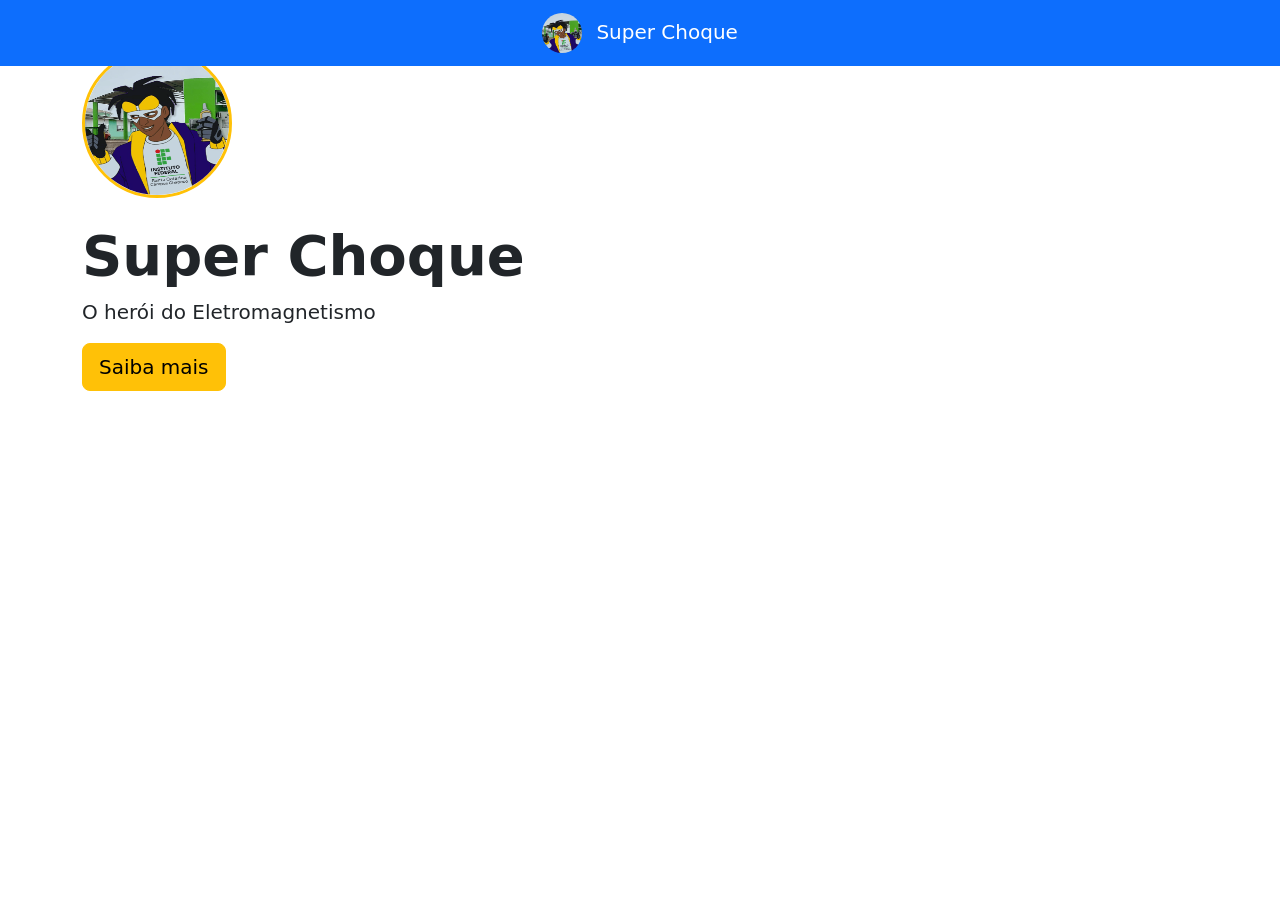
==== site_super_shock/index.html @ ff0d570c "au" ====
<!doctype html>
<html lang="en">
  <head>
    <meta charset="utf-8">
    <meta name="viewport" content="width=device-width, initial-scale=1">
    <title>Super Choque</title>
    <link href="https://cdn.jsdelivr.net/npm/bootstrap@5.3.8/dist/css/bootstrap.min.css" rel="stylesheet" integrity="sha384-sRIl4kxILFvY47J16cr9ZwB07vP4J8+LH7qKQnuqkuIAvNWLzeN8tE5YBujZqJLB" crossorigin="anonymous">
    <link rel="stylesheet" href="style.css">
  </head>
  <body>
    <!--Menu de navegação-->

    <nav class="navbar navbar-dark bg-primary fixed-top">
        <div class="container">
            <a class="navbar-brand mx-auto" href="#">
                <img src="img/icone_tela_principal.png" 
                width="40"
                height="40"
                alt="super choque"
                class="rounded-circle me-2"
                />
                Super Choque
            </a>
        </div>
    </nav>


    <!--Seção Principal-->
    <header id="inicio" class="hero-section text center text white py-5">
         <div class="container">
            <img class="hero-image rounded-circle mb-4"
            src="img/icone_tela_principal.png" alt="super choque"/>
            <h1 class="display-4 fw-bold">Super Choque</h1>
            <p class="lead">O herói do Eletromagnetismo</p>
            <a href="#" class="btn btn-warning btn-lg">Saiba mais</a>
         </div>
    </header>




    <!--Hisória do desenho-->


    <!--História do personagem-->


    <!--Curiosidade-->


    <!--Poderes-->

    <script src="https://cdn.jsdelivr.net/npm/bootstrap@5.3.8/dist/js/bootstrap.bundle.min.js" integrity="sha384-FKyoEForCGlyvwx9Hj09JcYn3nv7wiPVlz7YYwJrWVcXK/BmnVDxM+D2scQbITxI" crossorigin="anonymous"></script>
  </body>
</html>
---- site_super_shock/style.css ----
:root{
    --azul-escuro: #020115;
    --amarelo: #ffc107;
}
.hero-image{
    width: 150px;
    height: 150px;
    border: 3px solid var(--amarelo);
}
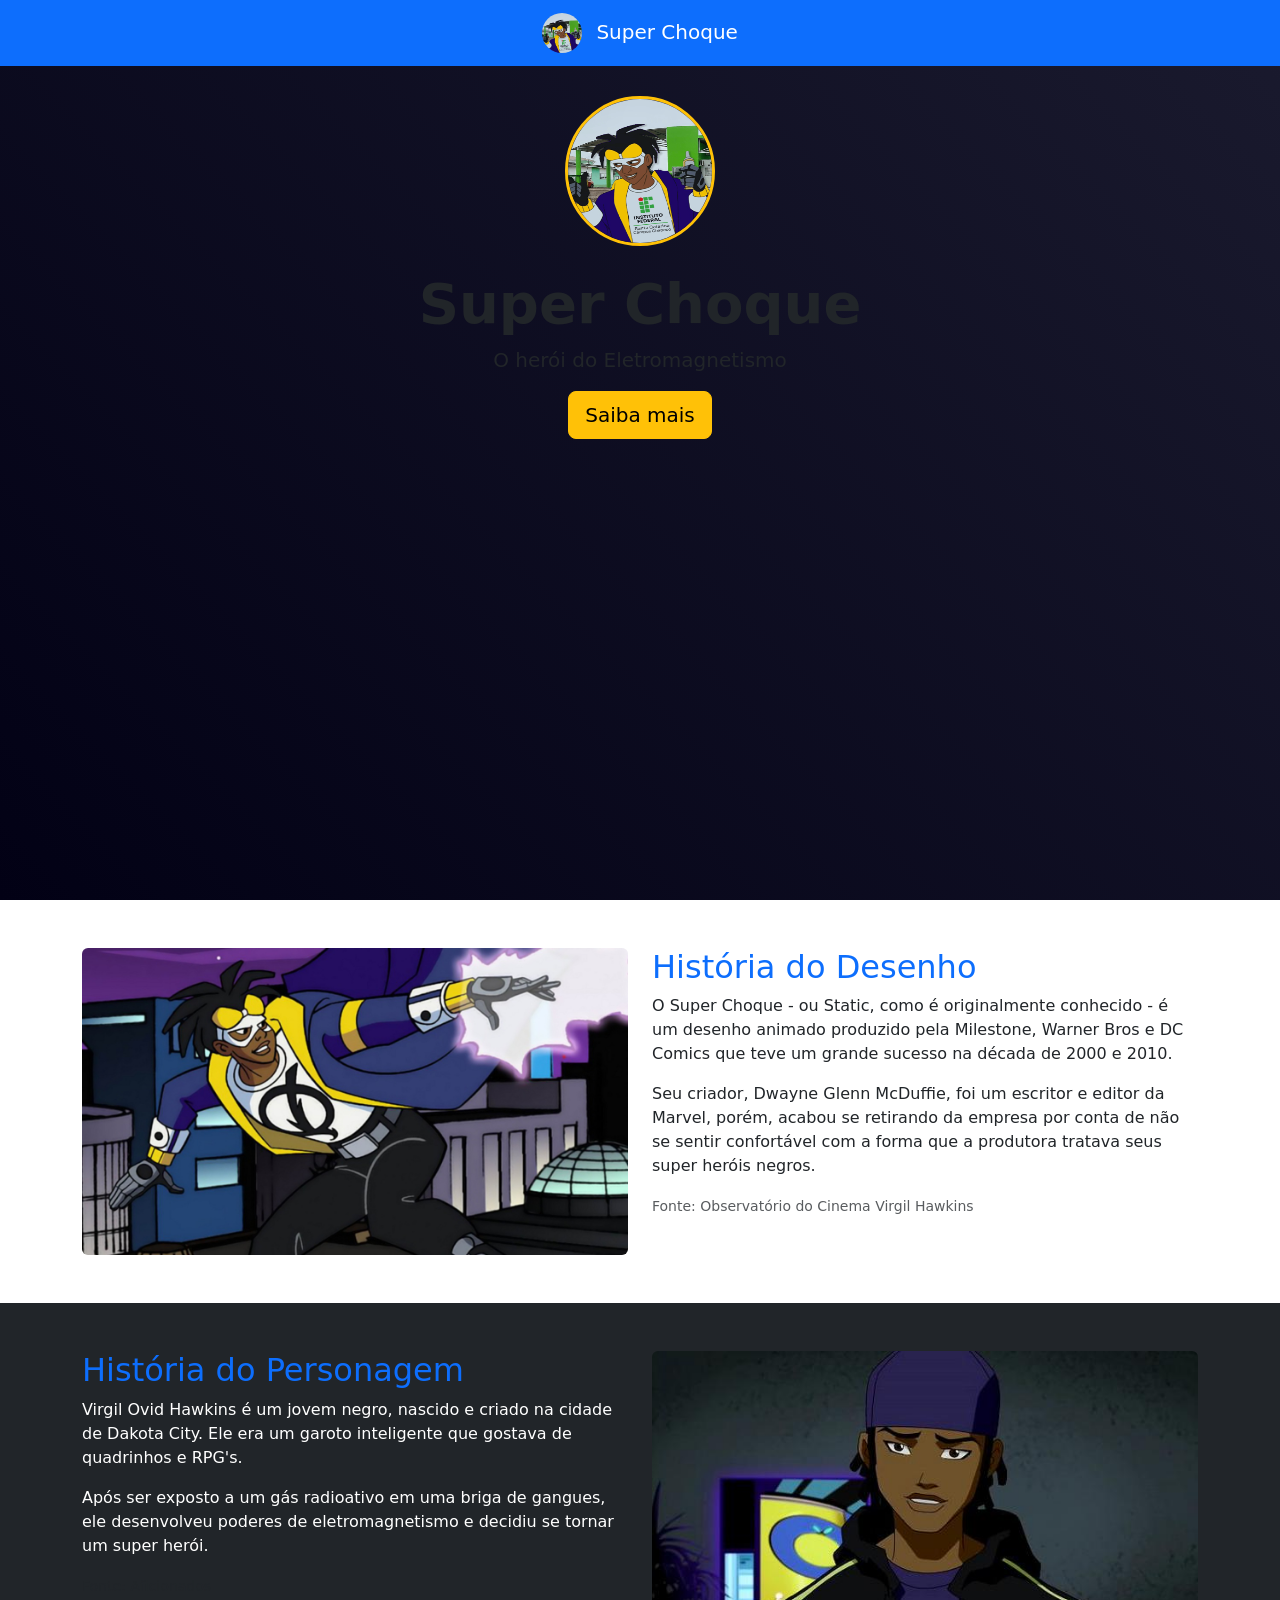
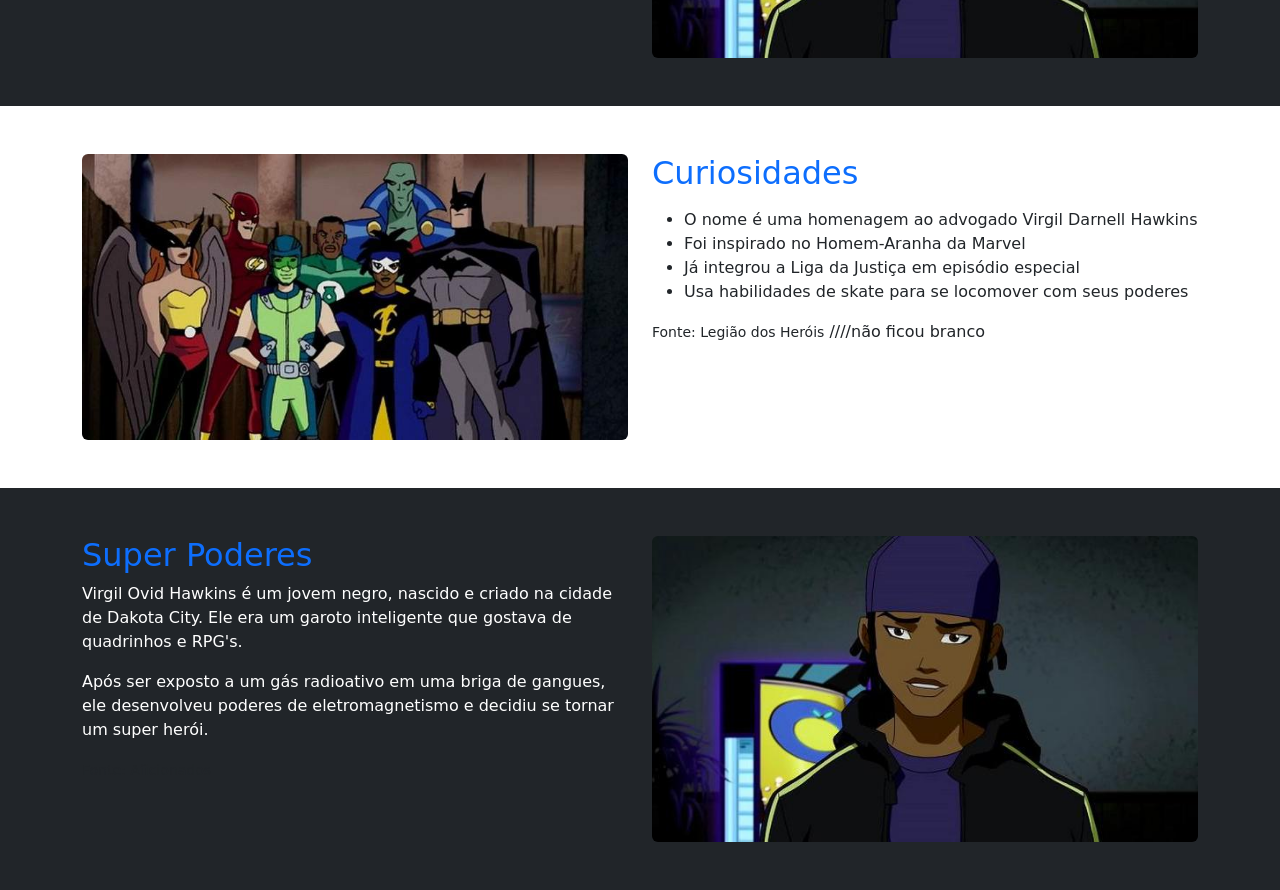
==== commit 18be98ce: "cs" ====
--- a/site_super_shock/index.html
+++ b/site_super_shock/index.html
@@ -26,8 +26,8 @@
 
 
     <!--Seção Principal-->
-    <header id="inicio" class="hero-section text center text white py-5">
-         <div class="container">
+    <header id="inicio" class="hero-section text-center text white py-5">
+         <div class="container mt-5">
             <img class="hero-image rounded-circle mb-4"
             src="img/icone_tela_principal.png" alt="super choque"/>
             <h1 class="display-4 fw-bold">Super Choque</h1>
@@ -40,16 +40,126 @@
 
 
     <!--Hisória do desenho-->
+    <main>
+        <section id="historia" class="py-5">
+            <div class="container">
+                <div class="row">
+                    <div class="col-6">
+                        <img  class="img-fluid rounded"
+                        src="img/historia.jpg" 
+                        alt="hitoria super choque"/>
+                        
+                    </div>
+                    <div class="col-6">
+                        <h2 class="text-primary">História do Desenho</h2>
+                        <p>O Super Choque - ou Static, como é originalmente conhecido - é um desenho animado produzido pela Milestone, Warner Bros e DC Comics que teve um grande sucesso na década de 2000 e 2010.</p>
+
+                        <p>Seu criador, Dwayne Glenn McDuffie, foi um escritor e editor da Marvel, porém, acabou se retirando da empresa por conta de não se sentir confortável com a forma que a produtora tratava seus super heróis negros.</p>   
+                        
+                        <p class="text-muted"> 
+                            <small>Fonte: Observatório do Cinema Virgil Hawkins</small>
+                        </p>
+
+                    </div>
+                </div>
+            </div>
+        </section>
 
 
     <!--História do personagem-->
+    <section class="bg-dark text-white py-5">
+        <div class="container">
+            <div class="row">
+                <div class="col-6">
+                    <h2 class="text-primary">História do Personagem</h2>
+                        <p>Virgil Ovid Hawkins é um jovem negro, nascido e criado na cidade de Dakota City. Ele era um garoto inteligente que gostava de quadrinhos e RPG's.</p>
+
+                        <p>Após ser exposto a um gás radioativo em uma briga de gangues, ele desenvolveu poderes de eletromagnetismo e decidiu se tornar um super herói.</p>   
+                        
+                        <p class="text-muted"> 
+                            <small>Fonte: Aficionados</small>
+                        </p>
+
+                </div>
+
+                <div class="col-6">
+                    <img  class="img-fluid rounded"
+                        src="img/historia2.jpg" 
+                        alt="hitoria super choque"/>
+
+                </div>
+            </div>
+        </div>
+    </section>
+
+   
+
+    <!--Curiosidade-->
+    <section  id="historia" class="py-5">
+        <div class="container">
+            <div class="row">
+                <div class="col-6">
+                    <img  class="img-fluid rounded"
+                        src="img/curiosidades.jpeg" 
+                        alt="hitoria super choque"/>
+
+                </div>
+                <div class="col-6">
+                    <h2 class="text-primary">Curiosidades</h2>
+                        <p>
+                            <ul>
+                                <li>O nome é uma homenagem ao advogado Virgil Darnell Hawkins</li>
+                                <li>Foi inspirado no Homem-Aranha da Marvel</li>
+                                <li>Já integrou a Liga da Justiça em episódio especial</li>
+                                <li>Usa habilidades de skate para se locomover com seus poderes</li>
+                            </ul>
+                        </p>   
+                        
+                        <p class="text-muted-white"> 
+                            <small>Fonte: Legião dos Heróis</small> ////não ficou branco
+                        </p>
+                </div>
+            </div>
+        </div>
+    </section>
 
 
-    <!--Curiosidade-->
 
 
     <!--Poderes-->
+    <section class="bg-dark text-white py-5">
+        <div class="container">
+            <div class="row">
+                <div class="col-6">
+                    <h2 class="text-primary">Super Poderes</h2>
+                        <p>Virgil Ovid Hawkins é um jovem negro, nascido e criado na cidade de Dakota City. Ele era um garoto inteligente que gostava de quadrinhos e RPG's.</p>
 
+                        <p>Após ser exposto a um gás radioativo em uma briga de gangues, ele desenvolveu poderes de eletromagnetismo e decidiu se tornar um super herói.</p>   
+                        
+                        <p class="text-muted"> 
+                            <small>Fonte: Aficionados</small>
+                        </p>
+
+                </div>
+
+                <div class="col-6">
+                    <img  class="img-fluid rounded"
+                        src="img/historia2.jpg" 
+                        alt="hitoria super choque"/>
+
+                </div>
+            </div>
+        </div>
+    </section>
+    
+
+
+
+
+
+
+
+    </main>
     <script src="https://cdn.jsdelivr.net/npm/bootstrap@5.3.8/dist/js/bootstrap.bundle.min.js" integrity="sha384-FKyoEForCGlyvwx9Hj09JcYn3nv7wiPVlz7YYwJrWVcXK/BmnVDxM+D2scQbITxI" crossorigin="anonymous"></script>
   </body>
 </html>
--- a/site_super_shock/style.css
+++ b/site_super_shock/style.css
@@ -6,4 +6,9 @@
     width: 150px;
     height: 150px;
     border: 3px solid var(--amarelo);
+}
+.hero-section{
+    background: linear-gradient(45deg, var(--azul-escuro), #1a1a2e);
+    min-height: 100vh;
+    
 }
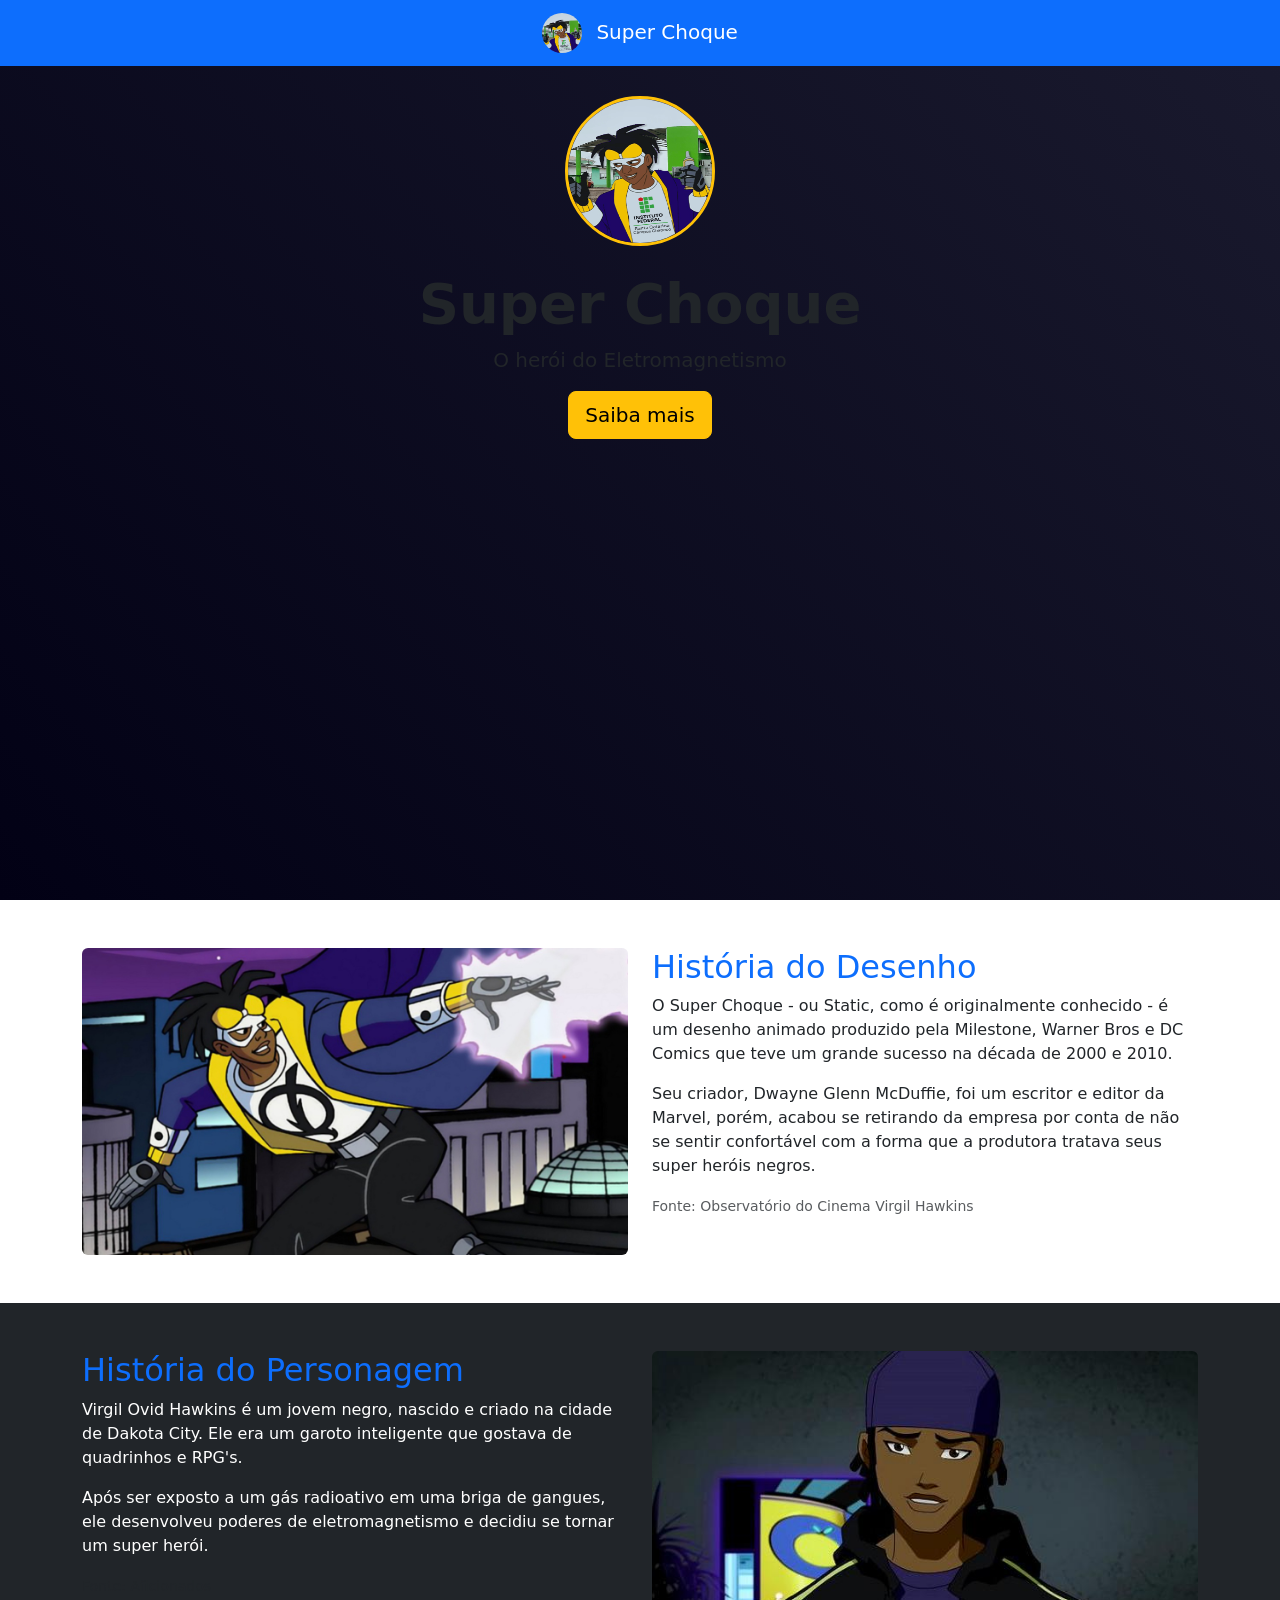
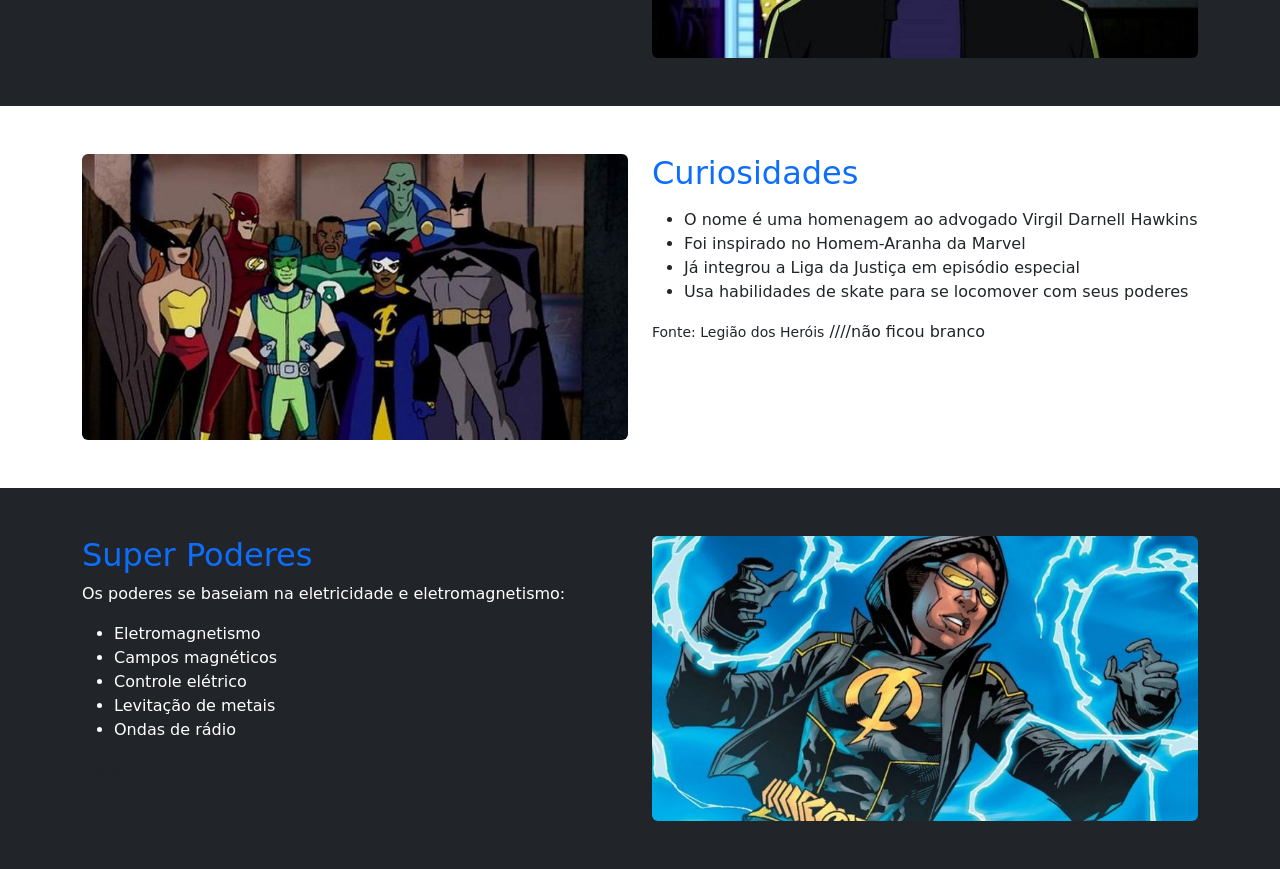
==== commit 22a6c20f: "ut6k" ====
--- a/site_super_shock/index.html
+++ b/site_super_shock/index.html
@@ -132,10 +132,18 @@
             <div class="row">
                 <div class="col-6">
                     <h2 class="text-primary">Super Poderes</h2>
-                        <p>Virgil Ovid Hawkins é um jovem negro, nascido e criado na cidade de Dakota City. Ele era um garoto inteligente que gostava de quadrinhos e RPG's.</p>
+                        <p>Os poderes se baseiam na eletricidade e eletromagnetismo:</p>
 
-                        <p>Após ser exposto a um gás radioativo em uma briga de gangues, ele desenvolveu poderes de eletromagnetismo e decidiu se tornar um super herói.</p>   
-                        
+                        <p>
+                            <ul>
+                                <li>Eletromagnetismo</li>
+                                <li>Campos magnéticos</li>
+                                <li>Controle elétrico</li>
+                                <li>Levitação de metais</li>
+                                <li>Ondas de rádio</li>
+                            </ul>
+                        </p>   
+     
                         <p class="text-muted"> 
                             <small>Fonte: Aficionados</small>
                         </p>
@@ -144,7 +152,7 @@
 
                 <div class="col-6">
                     <img  class="img-fluid rounded"
-                        src="img/historia2.jpg" 
+                        src="img/super_poder.jpeg" 
                         alt="hitoria super choque"/>
 
                 </div>
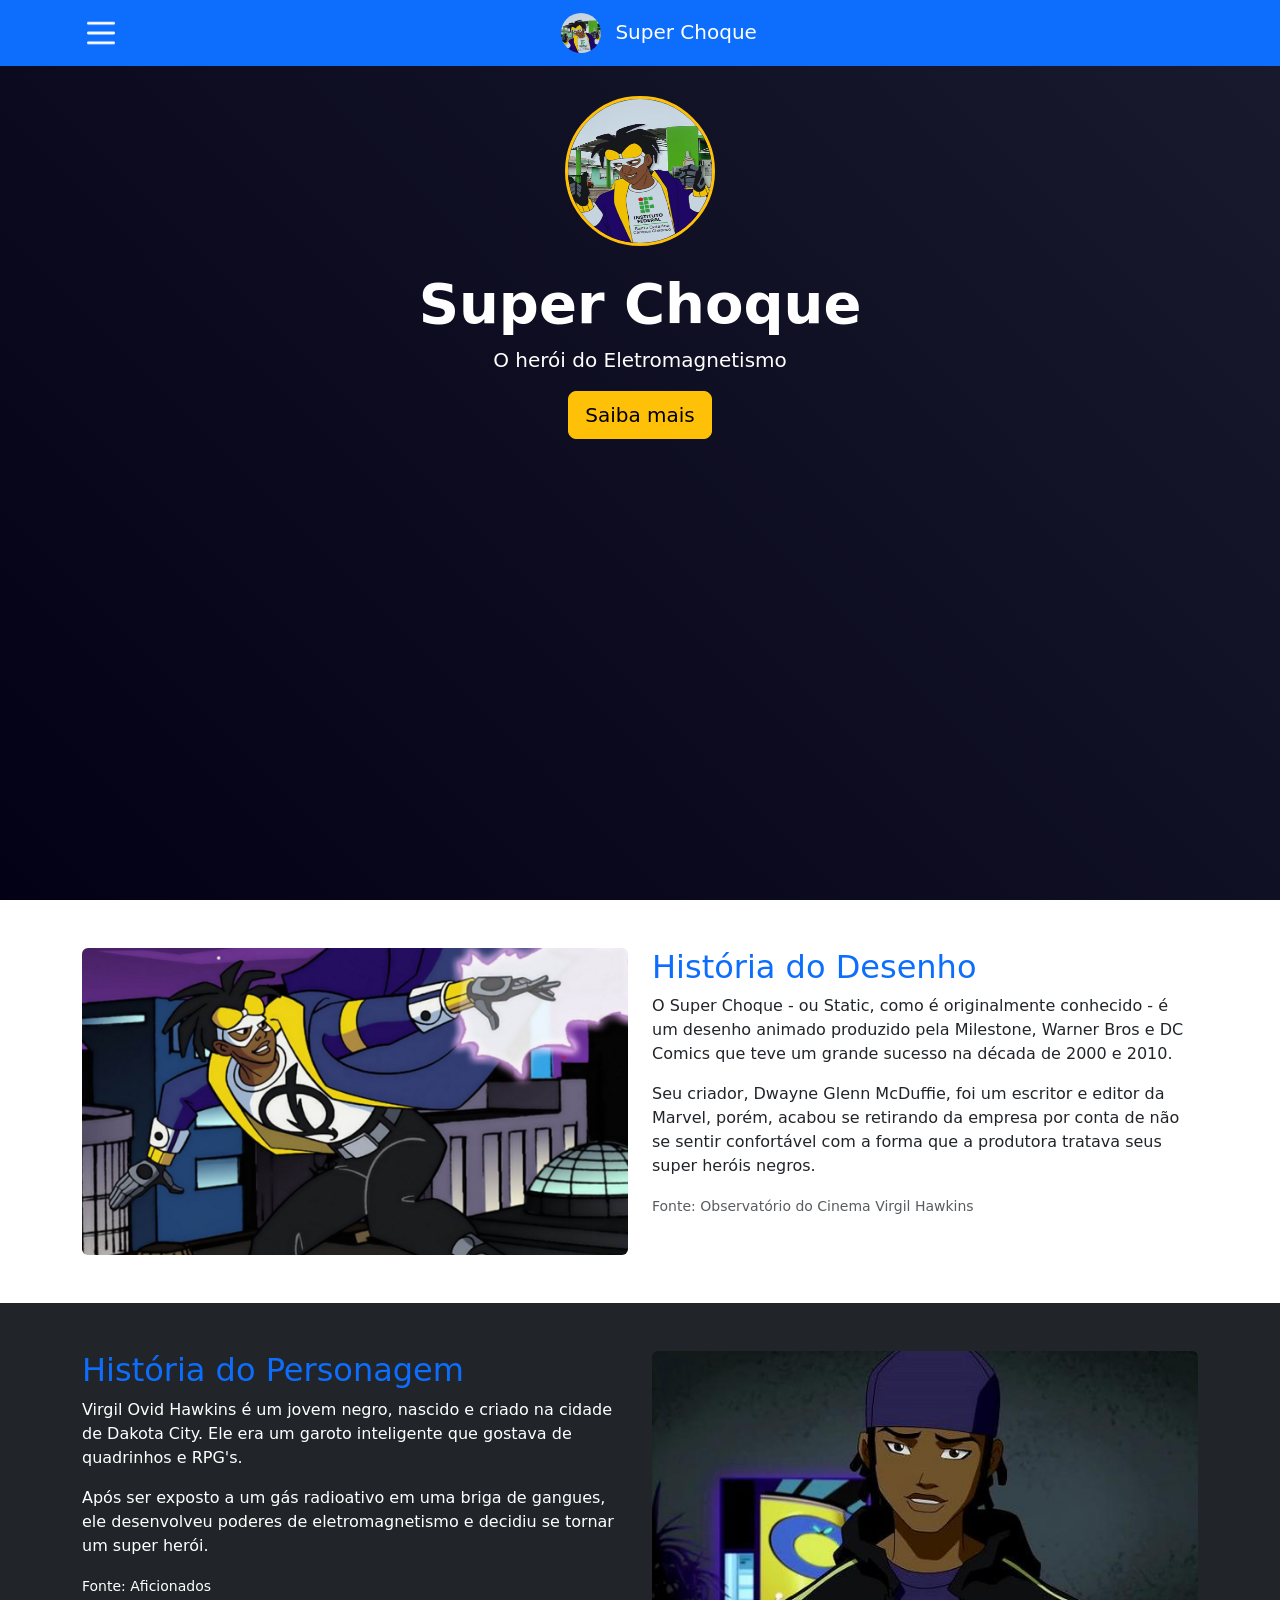
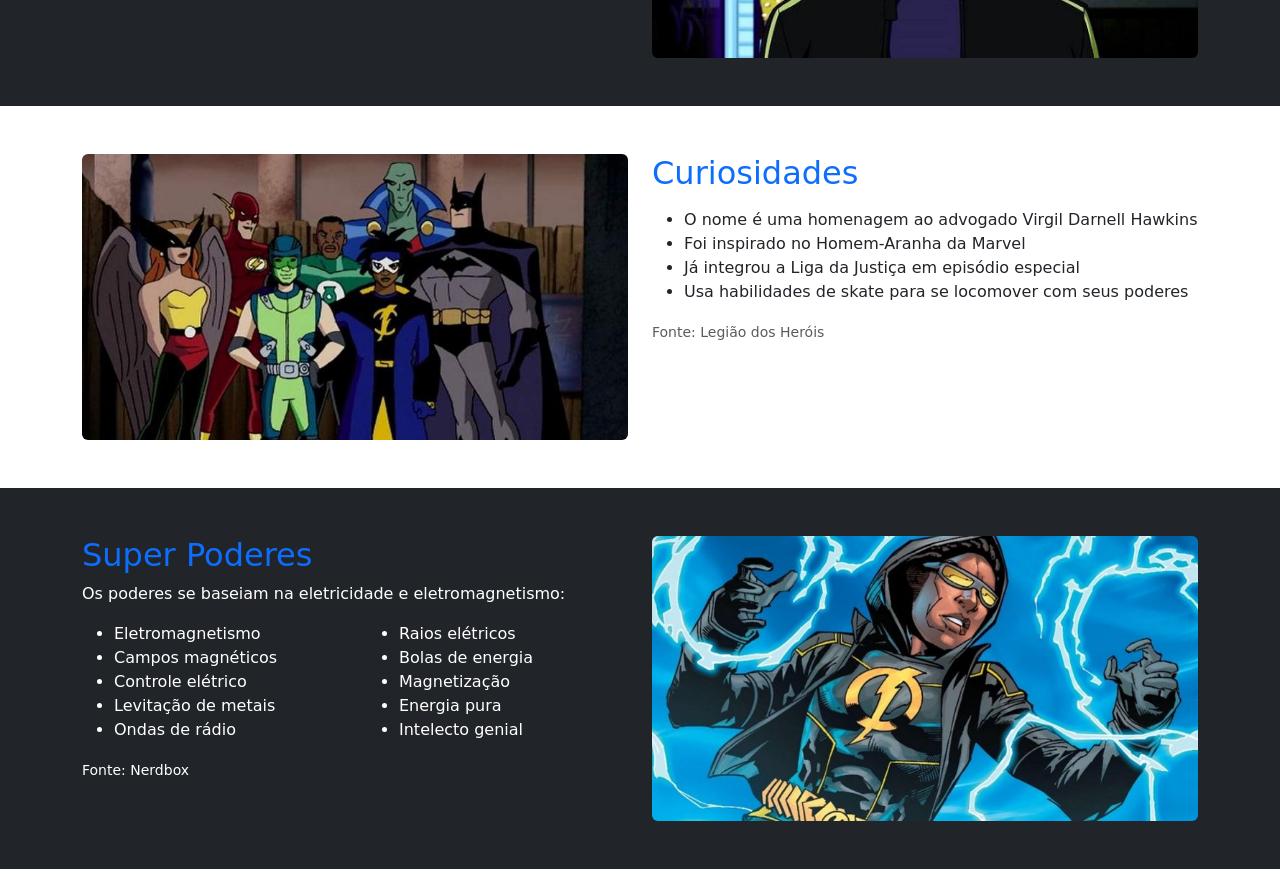
==== commit 14210c62: "aaa" ====
--- a/site_super_shock/index.html
+++ b/site_super_shock/index.html
@@ -6,12 +6,32 @@
     <title>Super Choque</title>
     <link href="https://cdn.jsdelivr.net/npm/bootstrap@5.3.8/dist/css/bootstrap.min.css" rel="stylesheet" integrity="sha384-sRIl4kxILFvY47J16cr9ZwB07vP4J8+LH7qKQnuqkuIAvNWLzeN8tE5YBujZqJLB" crossorigin="anonymous">
     <link rel="stylesheet" href="style.css">
+    <script src="js/menu.js"></script>
   </head>
   <body>
     <!--Menu de navegação-->
+    <div id="menu-lateral" class="menu-lateral">
+        <ul class="menu-itens">
+            <li><a href="#inicio">Inicio</a></li>
+            <li> <a href="#historia">História do desenho</a></li>
+            <li><a href="#historiaa">História do personagem</a></li>
+            <li><a href="#curiosidade">Curiosidade</a></li>
+            <li><a href="#poderes">Super Poderes</a></li>
+        </ul>
+    </div>
 
     <nav class="navbar navbar-dark bg-primary fixed-top">
         <div class="container">
+            <button class="btn-menu" onclick="showMenu()">
+                <img 
+                id="img-menu" 
+                src="img/icon-hamburger-menu.png" 
+                width="28" 
+                height="28" 
+                alt="menu">
+            </button>
+
+
             <a class="navbar-brand mx-auto" href="#">
                 <img src="img/icone_tela_principal.png" 
                 width="40"
@@ -26,7 +46,7 @@
 
 
     <!--Seção Principal-->
-    <header id="inicio" class="hero-section text-center text white py-5">
+    <header id="inicio" class="hero-section text-center text-white py-5">
          <div class="container mt-5">
             <img class="hero-image rounded-circle mb-4"
             src="img/icone_tela_principal.png" alt="super choque"/>
@@ -39,7 +59,7 @@
 
 
 
-    <!--Hisória do desenho-->
+    <!--História do desenho-->
     <main>
         <section id="historia" class="py-5">
             <div class="container">
@@ -67,7 +87,7 @@
 
 
     <!--História do personagem-->
-    <section class="bg-dark text-white py-5">
+    <section id="historiaa"class="bg-dark text-white py-5">
         <div class="container">
             <div class="row">
                 <div class="col-6">
@@ -76,8 +96,8 @@
 
                         <p>Após ser exposto a um gás radioativo em uma briga de gangues, ele desenvolveu poderes de eletromagnetismo e decidiu se tornar um super herói.</p>   
                         
-                        <p class="text-muted"> 
-                            <small>Fonte: Aficionados</small>
+                        <p class="text-muted "> 
+                            <small class="text-white">Fonte: Aficionados</small>
                         </p>
 
                 </div>
@@ -95,7 +115,7 @@
    
 
     <!--Curiosidade-->
-    <section  id="historia" class="py-5">
+    <section  id="curiosidade" class="py-5">
         <div class="container">
             <div class="row">
                 <div class="col-6">
@@ -115,8 +135,8 @@
                             </ul>
                         </p>   
                         
-                        <p class="text-muted-white"> 
-                            <small>Fonte: Legião dos Heróis</small> ////não ficou branco
+                        <p class="text-muted"> 
+                            <small >Fonte: Legião dos Heróis</small> 
                         </p>
                 </div>
             </div>
@@ -127,27 +147,38 @@
 
 
     <!--Poderes-->
-    <section class="bg-dark text-white py-5">
+    <section id="poderes" class="bg-dark text-white py-5">
         <div class="container">
             <div class="row">
                 <div class="col-6">
                     <h2 class="text-primary">Super Poderes</h2>
-                        <p>Os poderes se baseiam na eletricidade e eletromagnetismo:</p>
-
-                        <p>
-                            <ul>
+                     <p>Os poderes se baseiam na eletricidade e eletromagnetismo:</p>
+
+                    <div class="row">
+                        <div class="col-6">
+                             <ul>
                                 <li>Eletromagnetismo</li>
                                 <li>Campos magnéticos</li>
                                 <li>Controle elétrico</li>
                                 <li>Levitação de metais</li>
                                 <li>Ondas de rádio</li>
                             </ul>
-                        </p>   
-     
-                        <p class="text-muted"> 
-                            <small>Fonte: Aficionados</small>
-                        </p>
-
+
+                        </div>
+                        <div class="col-6">
+                            <ul>
+                                <li>Raios elétricos</li>
+                                <li>Bolas de energia</li>
+                                <li>Magnetização</li>
+                                <li>Energia pura</li>
+                                <li>Intelecto genial</li>
+                            </ul>
+                        </div>
+                    </div>
+                       
+                         <p class="text-muted "> 
+                            <small class="text-white">Fonte: Nerdbox</small>
+                        </p>
                 </div>
 
                 <div class="col-6">
@@ -159,15 +190,16 @@
             </div>
         </div>
     </section>
-    
-
-
-
-
-
-
-
     </main>
+    <footer class="big-primary text-white text-center px3">
+        <div class="container">
+            <p class="mb-0">
+                Projeto Desenvolvimento WEB 1 - Site Super Choque 
+            </p>
+        </div>
+
+
+    </footer>
     <script src="https://cdn.jsdelivr.net/npm/bootstrap@5.3.8/dist/js/bootstrap.bundle.min.js" integrity="sha384-FKyoEForCGlyvwx9Hj09JcYn3nv7wiPVlz7YYwJrWVcXK/BmnVDxM+D2scQbITxI" crossorigin="anonymous"></script>
   </body>
 </html>
--- a/site_super_shock/style.css
+++ b/site_super_shock/style.css
@@ -11,4 +11,36 @@
     background: linear-gradient(45deg, var(--azul-escuro), #1a1a2e);
     min-height: 100vh;
     
+}
+.btn-menu{
+    background: none;
+    border: none;
+    padding: 5px;
+}
+.menu-lateral{
+    position: fixed;
+    top: 0;
+    left: -250px;
+    width: 250px;
+    height: 100%;
+    background: var(--azul-escuro);
+    transition: left 0.3s;
+    padding-top: 80px;
+    z-index: 1000;
+}
+.menu-lateral.ativa{
+    left: 0;
+}
+
+.menu-lateral a{
+    list-style: white;
+    text-decoration: none;
+    display: block;
+    padding: 15px 20px;
+    border-bottom: 1px solid #1a1a2e
+}
+.menu-lateral ul{
+    list-style: none;
+    padding: 0;
+    margin: 0;
 }
